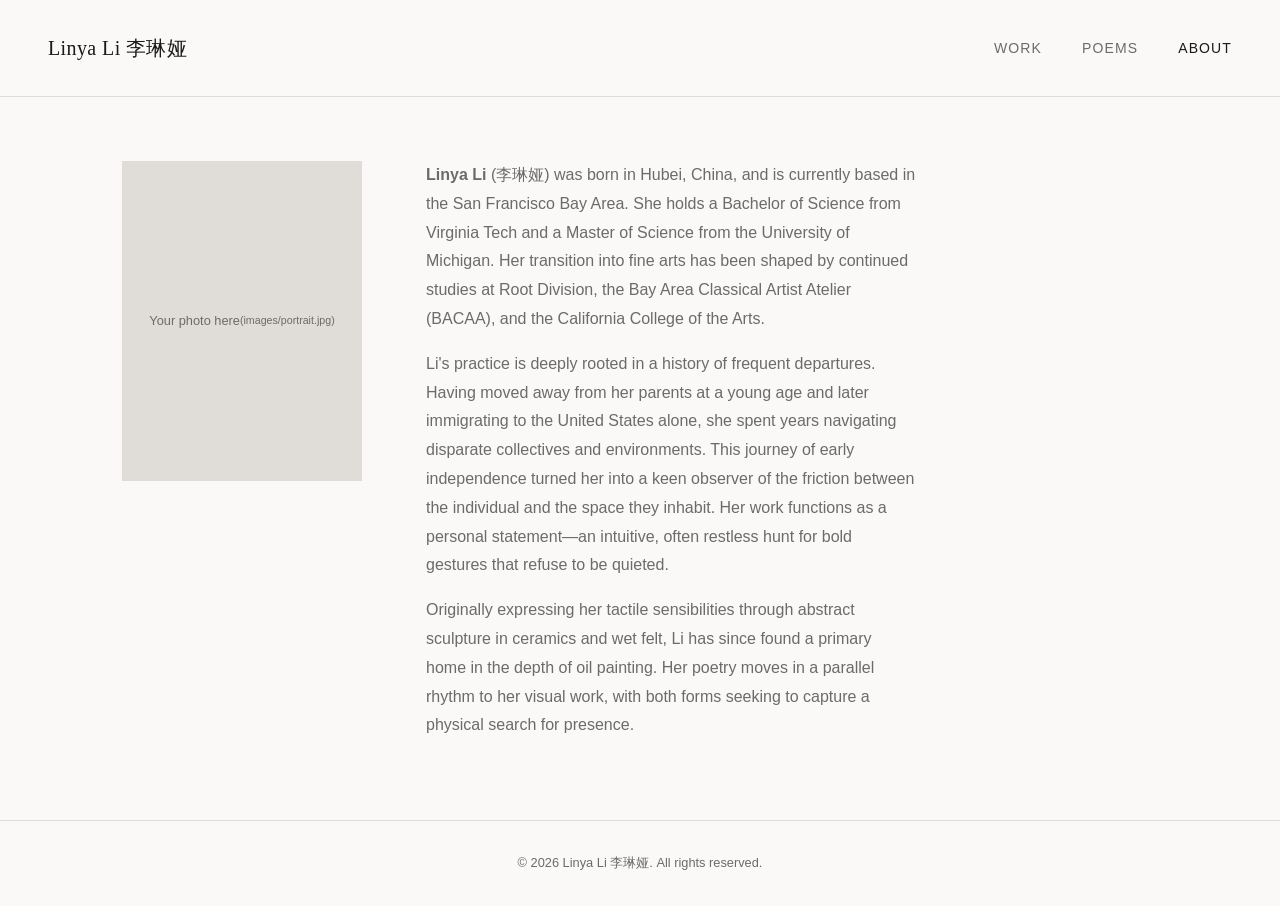
==== about.html @ bd1ce264 "Add files via upload" ====
<!DOCTYPE html>
<html lang="en">
<head>
  <meta charset="UTF-8" />
  <meta name="viewport" content="width=device-width, initial-scale=1.0" />
  <title>Portfolio — About</title>
  <link rel="stylesheet" href="css/style.css" />
</head>
<body>

  <nav>
    <a class="nav-brand" href="index.html">Linya Li 李琳娅</a>
    <ul class="nav-links">
      <li><a href="index.html">Work</a></li>
      <li><a href="poems.html">Poems</a></li>
      <li><a href="about.html" class="active">About</a></li>
    </ul>
  </nav>

  <main>

    <div class="about-layout">

      <!-- ── Photo ──────────────────────────────────────────
           Replace the placeholder div below with an <img> tag
           once you have a photo, e.g.:
           <img class="about-photo" src="images/portrait.jpg" alt="Your Name" />
      ─────────────────────────────────────────────────────── -->
      <div class="about-photo-placeholder">
        Your photo here<br/>
        <small>(images/portrait.jpg)</small>
      </div>

      <!-- ── Bio text ───────────────────────────────────────
           Replace the placeholder text below with your own bio.
      ─────────────────────────────────────────────────────── -->
      <div class="about-text">

        <p>
          <strong>Linya Li</strong> (李琳娅) was born in Hubei, China, and is currently based in the San Francisco Bay Area. She holds a Bachelor of Science from Virginia Tech and a Master of Science from the University of Michigan. Her transition into fine arts has been shaped by continued studies at Root Division, the Bay Area Classical Artist Atelier (BACAA), and the California College of the Arts.
        </p>

        <p>
          Li's practice is deeply rooted in a history of frequent departures. Having moved away from her parents at a young age and later immigrating to the United States alone, she spent years navigating disparate collectives and environments. This journey of early independence turned her into a keen observer of the friction between the individual and the space they inhabit. Her work functions as a personal statement—an intuitive, often restless hunt for bold gestures that refuse to be quieted.
        </p>

        <p>
          Originally expressing her tactile sensibilities through abstract sculpture in ceramics and wet felt, Li has since found a primary home in the depth of oil painting. Her poetry moves in a parallel rhythm to her visual work, with both forms seeking to capture a physical search for presence.
        </p>

      </div>

    </div>

  </main>

  <footer>
    <p>&copy; <span id="year"></span> Linya Li 李琳娅. All rights reserved.</p>
  </footer>

  <script src="js/main.js"></script>
</body>
</html>
---- css/style.css ----
/* ============================================================
   Portfolio — Shared Styles
   Palette: off-white bg, near-black text, soft gray accents
   ============================================================ */

*, *::before, *::after {
  box-sizing: border-box;
  margin: 0;
  padding: 0;
}

:root {
  --bg:        #faf9f7;
  --text:      #1a1a1a;
  --muted:     #6b6b6b;
  --accent:    #c8b89a;
  --border:    #e0ddd8;
  --white:     #ffffff;

  --font-sans: -apple-system, BlinkMacSystemFont, "Segoe UI", Helvetica, Arial, sans-serif;
  --font-serif: Georgia, "Times New Roman", serif;
}

html {
  font-size: 16px;
  scroll-behavior: smooth;
}

body {
  background-color: var(--bg);
  color: var(--text);
  font-family: var(--font-sans);
  line-height: 1.6;
  min-height: 100vh;
  display: flex;
  flex-direction: column;
}

a {
  color: inherit;
  text-decoration: none;
}

img {
  display: block;
  max-width: 100%;
}

/* ============================================================
   Navigation
   ============================================================ */

nav {
  width: 100%;
  padding: 2rem 3rem;
  display: flex;
  align-items: center;
  justify-content: space-between;
  border-bottom: 1px solid var(--border);
}

.nav-brand {
  font-family: var(--font-serif);
  font-size: 1.25rem;
  letter-spacing: 0.02em;
}

.nav-links {
  display: flex;
  gap: 2.5rem;
  list-style: none;
}

.nav-links a {
  font-size: 0.875rem;
  letter-spacing: 0.08em;
  text-transform: uppercase;
  color: var(--muted);
  transition: color 0.2s;
}

.nav-links a:hover,
.nav-links a.active {
  color: var(--text);
}

/* ============================================================
   Main content wrapper
   ============================================================ */

main {
  flex: 1;
  width: 100%;
  max-width: 1100px;
  margin: 0 auto;
  padding: 3rem 2rem 5rem;
}

/* ============================================================
   Footer
   ============================================================ */

footer {
  text-align: center;
  padding: 2rem;
  font-size: 0.8rem;
  color: var(--muted);
  border-top: 1px solid var(--border);
}

/* ============================================================
   Gallery — Hero + Thumbnail strip (index.html)
   ============================================================ */

.gallery-hero-wrapper {
  display: flex;
  align-items: center;
  gap: 1rem;
}

.hero-arrow {
  flex-shrink: 0;
  background: none;
  border: none;
  font-size: 1.5rem;
  cursor: pointer;
  color: var(--muted);
  padding: 0.5rem 0.75rem;
  transition: color 0.2s;
  line-height: 1;
  user-select: none;
}

.hero-arrow:hover {
  color: var(--text);
}

.gallery-hero {
  flex: 1;
  aspect-ratio: 4 / 3;
  max-height: 560px;
  overflow: hidden;
  background: var(--border);
  position: relative;
}

.gallery-hero img {
  width: 100%;
  height: 100%;
  object-fit: cover;
  opacity: 1;
  transition: opacity 0.35s ease;
}

.gallery-hero img.fading {
  opacity: 0;
}

.gallery-caption {
  margin-top: 1rem;
  min-height: 2.5rem;
  text-align: center;
}

.gallery-caption h2 {
  font-family: var(--font-serif);
  font-size: 1.25rem;
  font-weight: normal;
}

.gallery-caption p {
  font-size: 0.875rem;
  color: var(--muted);
  margin-top: 0.25rem;
}

.gallery-thumbnails {
  display: flex;
  flex-wrap: wrap;
  justify-content: center;
  gap: 0.75rem;
  margin-top: 1.75rem;
}

.gallery-thumbnails button {
  width: 90px;
  height: 70px;
  padding: 0;
  border: 2px solid transparent;
  background: var(--border);
  cursor: pointer;
  overflow: hidden;
  transition: border-color 0.2s, opacity 0.2s;
  opacity: 0.65;
}

.gallery-thumbnails button img {
  width: 100%;
  height: 100%;
  object-fit: cover;
}

.gallery-thumbnails button:hover {
  opacity: 0.9;
}

.gallery-thumbnails button.active {
  border-color: var(--text);
  opacity: 1;
}

/* ============================================================
   About page
   ============================================================ */

.about-layout {
  display: grid;
  grid-template-columns: 240px 1fr;
  gap: 4rem;
  align-items: start;
  margin-top: 1rem;
}

.about-photo {
  width: 100%;
  aspect-ratio: 3 / 4;
  object-fit: cover;
  background: var(--border);
}

.about-photo-placeholder {
  width: 100%;
  aspect-ratio: 3 / 4;
  background: var(--border);
  display: flex;
  align-items: center;
  justify-content: center;
  color: var(--muted);
  font-size: 0.8rem;
  text-align: center;
  padding: 1rem;
}

.about-text h1 {
  font-family: var(--font-serif);
  font-size: 2rem;
  font-weight: normal;
  margin-bottom: 1.5rem;
}

.about-text p {
  color: var(--muted);
  margin-bottom: 1rem;
  max-width: 55ch;
  font-size: 1rem;
  line-height: 1.8;
}

.about-text p:last-child {
  margin-bottom: 0;
}

/* ============================================================
   Poems page
   ============================================================ */

.poems-header {
  margin-bottom: 3rem;
}

.poems-header h1 {
  font-family: var(--font-serif);
  font-size: 2rem;
  font-weight: normal;
}

.poems-header p {
  color: var(--muted);
  margin-top: 0.5rem;
  font-size: 0.9rem;
}

.poem {
  max-width: 580px;
  margin-bottom: 4rem;
  padding-bottom: 4rem;
  border-bottom: 1px solid var(--border);
}

.poem:last-child {
  border-bottom: none;
}

.poem h2 {
  font-family: var(--font-serif);
  font-size: 1.3rem;
  font-weight: normal;
  margin-bottom: 1.5rem;
  color: var(--text);
}

.poem-body {
  font-family: var(--font-serif);
  font-size: 1rem;
  line-height: 2;
  color: var(--text);
  white-space: pre-line;
}

.poem-date {
  margin-top: 1.25rem;
  font-size: 0.8rem;
  color: var(--muted);
  font-style: italic;
}

/* ============================================================
   Page heading (reusable)
   ============================================================ */

.page-heading {
  font-family: var(--font-serif);
  font-size: 1.75rem;
  font-weight: normal;
  margin-bottom: 2.5rem;
}

/* ============================================================
   Responsive
   ============================================================ */

@media (max-width: 700px) {
  nav {
    padding: 1.5rem;
    flex-direction: column;
    gap: 1rem;
    align-items: flex-start;
  }

  .nav-links {
    gap: 1.5rem;
  }

  main {
    padding: 2rem 1.25rem 4rem;
  }

  .about-layout {
    grid-template-columns: 1fr;
    gap: 2rem;
  }

  .about-photo-placeholder {
    aspect-ratio: 3 / 2;
    max-width: 280px;
  }

  .gallery-thumbnails button {
    width: 72px;
    height: 56px;
  }
}
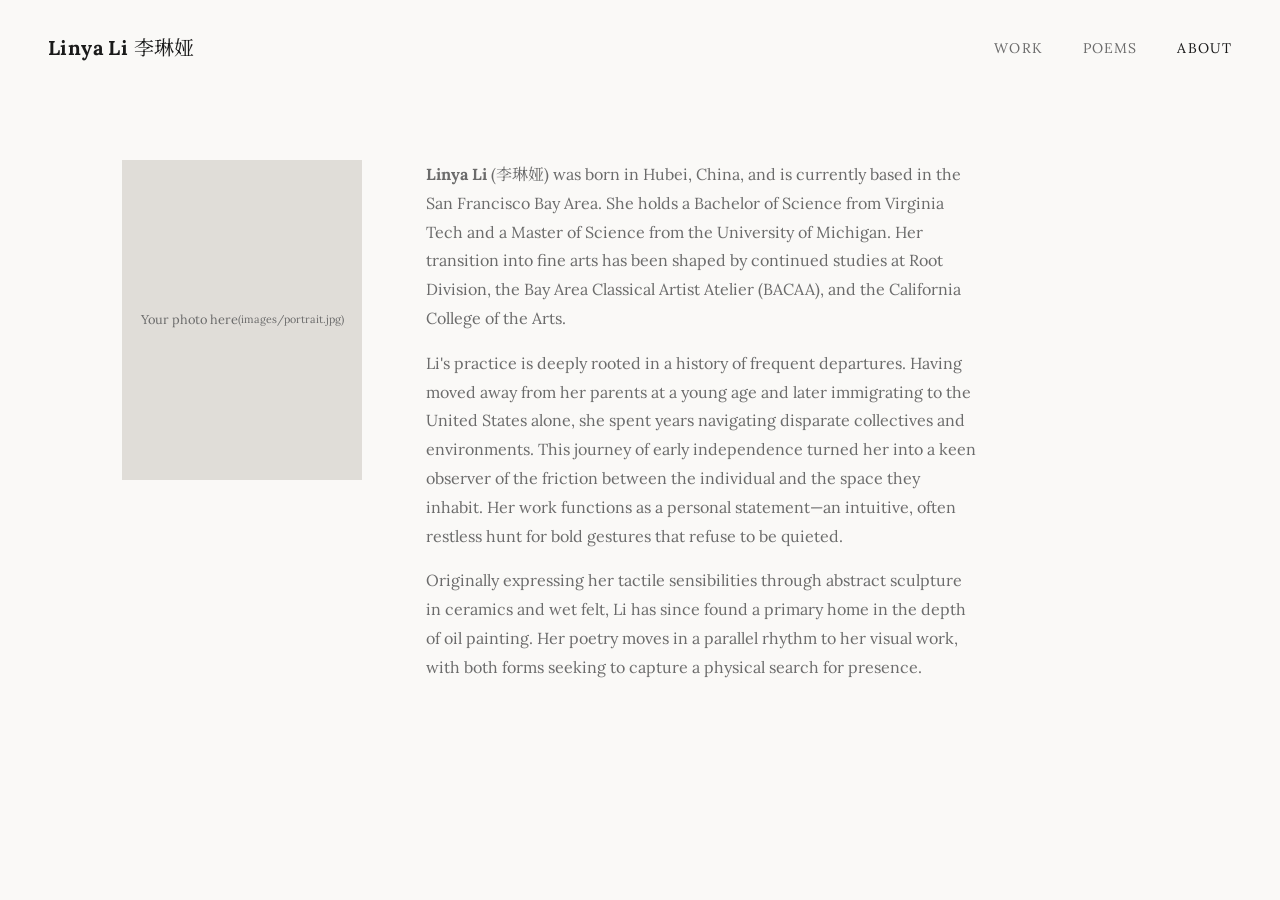
==== commit 624bbd68: "Add files via upload" ====
--- a/about.html
+++ b/about.html
@@ -9,7 +9,7 @@
 <body>
 
   <nav>
-    <a class="nav-brand" href="index.html">Linya Li 李琳娅</a>
+    <a class="nav-brand" href="index.html"><strong>Linya Li</strong> 李琳娅</a>
     <ul class="nav-links">
       <li><a href="index.html">Work</a></li>
       <li><a href="poems.html">Poems</a></li>
@@ -54,10 +54,6 @@
 
   </main>
 
-  <footer>
-    <p>&copy; <span id="year"></span> Linya Li 李琳娅. All rights reserved.</p>
-  </footer>
-
-  <script src="js/main.js"></script>
+<script src="js/main.js"></script>
 </body>
 </html>
--- a/css/style.css
+++ b/css/style.css
@@ -2,6 +2,8 @@
    Portfolio — Shared Styles
    Palette: off-white bg, near-black text, soft gray accents
    ============================================================ */
+
+@import url('https://fonts.googleapis.com/css2?family=Lora:ital,wght@0,400;0,500;1,400;1,500&family=Noto+Serif+SC:wght@300;400&display=swap');
 
 *, *::before, *::after {
   box-sizing: border-box;
@@ -17,8 +19,8 @@
   --border:    #e0ddd8;
   --white:     #ffffff;
 
-  --font-sans: -apple-system, BlinkMacSystemFont, "Segoe UI", Helvetica, Arial, sans-serif;
-  --font-serif: Georgia, "Times New Roman", serif;
+  --font-sans: "Lora", "Noto Serif SC", Georgia, serif;
+  --font-serif: "Lora", "Noto Serif SC", Georgia, serif;
 }
 
 html {
@@ -56,7 +58,6 @@
   display: flex;
   align-items: center;
   justify-content: space-between;
-  border-bottom: 1px solid var(--border);
 }
 
 .nav-brand {
@@ -122,17 +123,26 @@
   flex-shrink: 0;
   background: none;
   border: none;
-  font-size: 1.5rem;
   cursor: pointer;
-  color: var(--muted);
-  padding: 0.5rem 0.75rem;
+  padding: 0.5rem;
+  color: var(--muted);
   transition: color 0.2s;
-  line-height: 1;
-  user-select: none;
+  display: flex;
+  align-items: center;
 }
 
 .hero-arrow:hover {
   color: var(--text);
+}
+
+.hero-arrow svg {
+  width: 24px;
+  height: 24px;
+  stroke: currentColor;
+  fill: none;
+  stroke-width: 2;
+  stroke-linecap: round;
+  stroke-linejoin: round;
 }
 
 .gallery-hero {
@@ -144,17 +154,18 @@
   position: relative;
 }
 
-.gallery-hero img {
+.hero-slide {
+  position: absolute;
+  inset: 0;
   width: 100%;
   height: 100%;
   object-fit: cover;
-  opacity: 1;
-  transition: opacity 0.35s ease;
-}
-
-.gallery-hero img.fading {
   opacity: 0;
-}
+  transition: opacity 0.6s cubic-bezier(0.47, 0, 0.745, 0.715);
+  will-change: opacity;
+}
+
+.hero-slide.active { opacity: 1; }
 
 .gallery-caption {
   margin-top: 1rem;
@@ -174,39 +185,31 @@
   margin-top: 0.25rem;
 }
 
-.gallery-thumbnails {
-  display: flex;
-  flex-wrap: wrap;
+.gallery-dots {
+  display: flex;
   justify-content: center;
-  gap: 0.75rem;
-  margin-top: 1.75rem;
-}
-
-.gallery-thumbnails button {
-  width: 90px;
-  height: 70px;
-  padding: 0;
-  border: 2px solid transparent;
+  gap: 0.6rem;
+  margin-top: 1.25rem;
+}
+
+.dot {
+  width: 7px;
+  height: 7px;
+  border-radius: 50%;
+  border: none;
   background: var(--border);
   cursor: pointer;
-  overflow: hidden;
-  transition: border-color 0.2s, opacity 0.2s;
-  opacity: 0.65;
-}
-
-.gallery-thumbnails button img {
-  width: 100%;
-  height: 100%;
-  object-fit: cover;
-}
-
-.gallery-thumbnails button:hover {
-  opacity: 0.9;
-}
-
-.gallery-thumbnails button.active {
-  border-color: var(--text);
-  opacity: 1;
+  padding: 0;
+  transition: background 0.2s, transform 0.2s;
+}
+
+.dot:hover {
+  background: var(--muted);
+}
+
+.dot.active {
+  background: var(--text);
+  transform: scale(1.3);
 }
 
 /* ============================================================
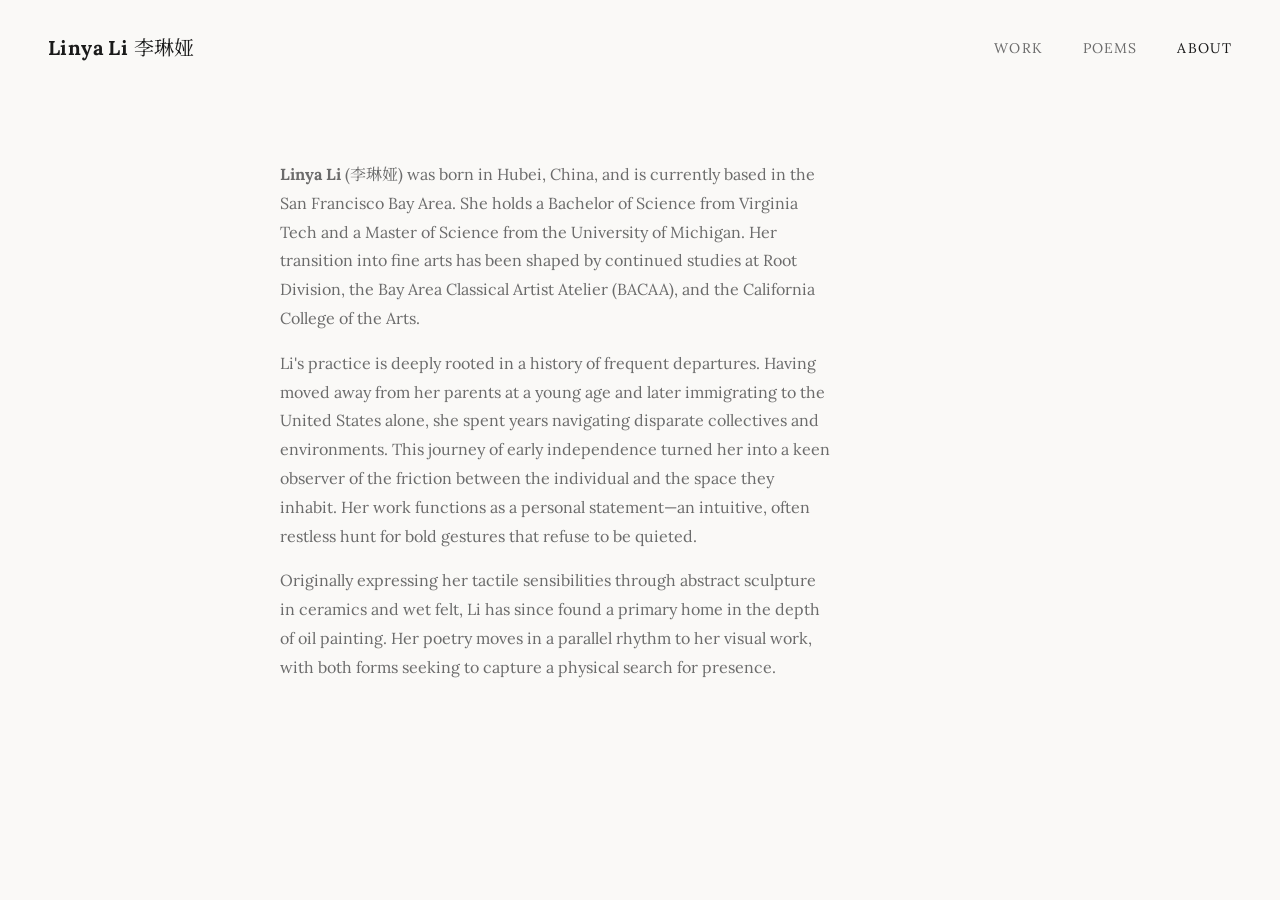
==== commit edfd2e6c: "Add files via upload" ====
--- a/about.html
+++ b/about.html
@@ -21,19 +21,7 @@
 
     <div class="about-layout">
 
-      <!-- ── Photo ──────────────────────────────────────────
-           Replace the placeholder div below with an <img> tag
-           once you have a photo, e.g.:
-           <img class="about-photo" src="images/portrait.jpg" alt="Your Name" />
-      ─────────────────────────────────────────────────────── -->
-      <div class="about-photo-placeholder">
-        Your photo here<br/>
-        <small>(images/portrait.jpg)</small>
-      </div>
-
-      <!-- ── Bio text ───────────────────────────────────────
-           Replace the placeholder text below with your own bio.
-      ─────────────────────────────────────────────────────── -->
+      <!-- ── Bio text ─────────────────────────────────── -->
       <div class="about-text">
 
         <p>
--- a/css/style.css
+++ b/css/style.css
@@ -116,7 +116,8 @@
 .gallery-hero-wrapper {
   display: flex;
   align-items: center;
-  gap: 1rem;
+  justify-content: center;
+  gap: 2.5rem;
 }
 
 .hero-arrow {
@@ -147,10 +148,10 @@
 
 .gallery-hero {
   flex: 1;
-  aspect-ratio: 4 / 3;
-  max-height: 560px;
+  height: min(680px, 80vh);
+  max-width: 760px;
   overflow: hidden;
-  background: var(--border);
+  background: var(--bg);
   position: relative;
 }
 
@@ -159,7 +160,7 @@
   inset: 0;
   width: 100%;
   height: 100%;
-  object-fit: cover;
+  object-fit: contain;
   opacity: 0;
   transition: opacity 0.6s cubic-bezier(0.47, 0, 0.745, 0.715);
   will-change: opacity;
@@ -175,7 +176,7 @@
 
 .gallery-caption h2 {
   font-family: var(--font-serif);
-  font-size: 1.25rem;
+  font-size: 1rem;
   font-weight: normal;
 }
 
@@ -218,10 +219,10 @@
 
 .about-layout {
   display: grid;
-  grid-template-columns: 240px 1fr;
-  gap: 4rem;
+  grid-template-columns: 1fr;
+  max-width: 720px;
+  margin: 1rem auto 0;
   align-items: start;
-  margin-top: 1rem;
 }
 
 .about-photo {
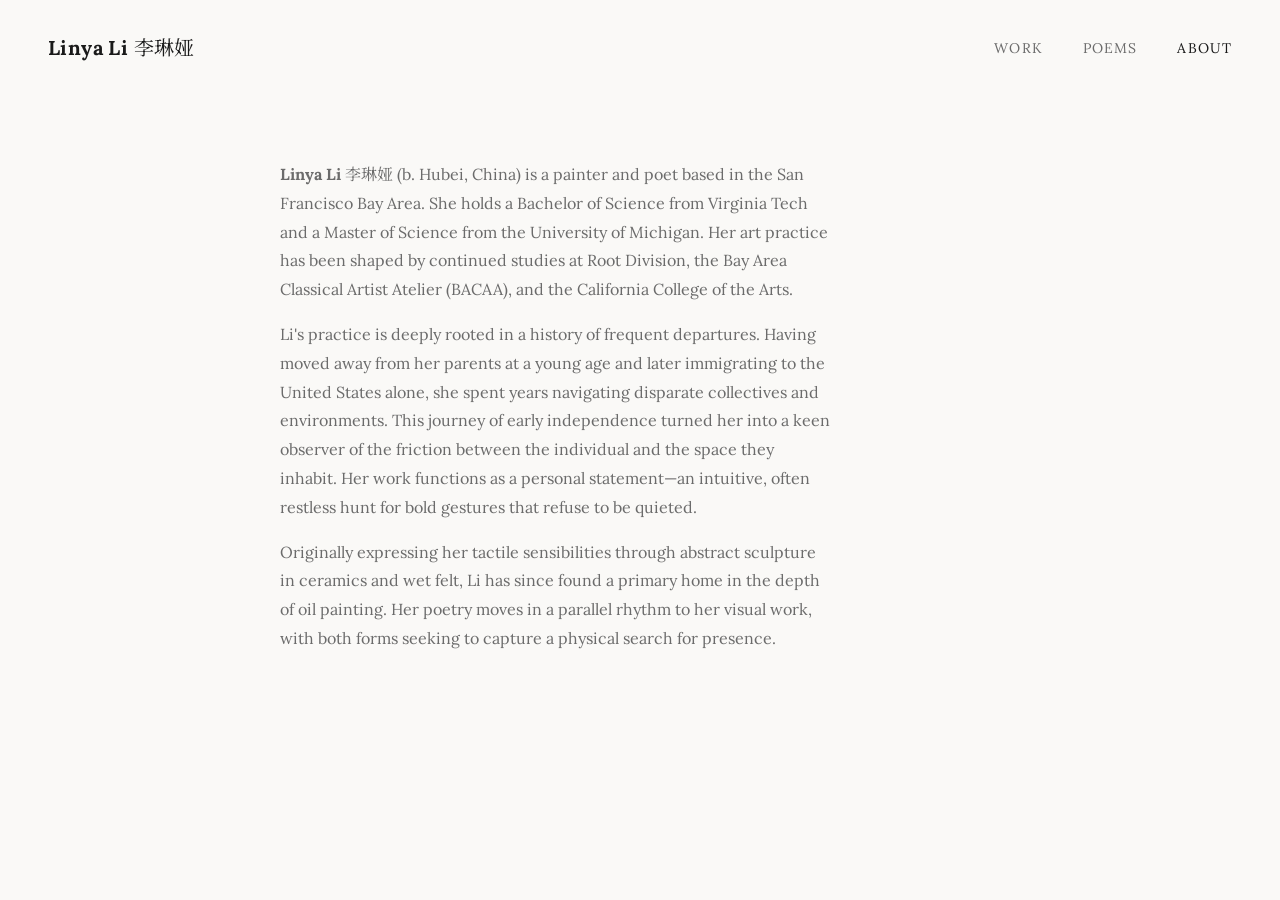
==== commit 6dfb8eae: "Add files via upload" ====
--- a/about.html
+++ b/about.html
@@ -25,7 +25,7 @@
       <div class="about-text">
 
         <p>
-          <strong>Linya Li</strong> (李琳娅) was born in Hubei, China, and is currently based in the San Francisco Bay Area. She holds a Bachelor of Science from Virginia Tech and a Master of Science from the University of Michigan. Her transition into fine arts has been shaped by continued studies at Root Division, the Bay Area Classical Artist Atelier (BACAA), and the California College of the Arts.
+          <strong>Linya Li</strong> 李琳娅 (b. Hubei, China) is a painter and poet based in the San Francisco Bay Area. She holds a Bachelor of Science from Virginia Tech and a Master of Science from the University of Michigan. Her art practice has been shaped by continued studies at Root Division, the Bay Area Classical Artist Atelier (BACAA), and the California College of the Arts.
         </p>
 
         <p>
--- a/css/style.css
+++ b/css/style.css
@@ -3,7 +3,7 @@
    Palette: off-white bg, near-black text, soft gray accents
    ============================================================ */
 
-@import url('https://fonts.googleapis.com/css2?family=Lora:ital,wght@0,400;0,500;1,400;1,500&family=Noto+Serif+SC:wght@300;400&display=swap');
+@import url('https://fonts.googleapis.com/css2?family=Lora:ital,wght@0,400;0,500;1,400;1,500&family=Noto+Serif+SC:wght@400&display=swap');
 
 *, *::before, *::after {
   box-sizing: border-box;
@@ -64,6 +64,7 @@
   font-family: var(--font-serif);
   font-size: 1.25rem;
   letter-spacing: 0.02em;
+  font-weight: 400;
 }
 
 .nav-links {
@@ -113,15 +114,11 @@
    Gallery — Hero + Thumbnail strip (index.html)
    ============================================================ */
 
-.gallery-hero-wrapper {
-  display: flex;
-  align-items: center;
-  justify-content: center;
-  gap: 2.5rem;
-}
-
 .hero-arrow {
-  flex-shrink: 0;
+  position: absolute;
+  top: 50%;
+  transform: translateY(-50%);
+  z-index: 10;
   background: none;
   border: none;
   cursor: pointer;
@@ -131,6 +128,9 @@
   display: flex;
   align-items: center;
 }
+
+.hero-arrow-left  { left: -3rem; }
+.hero-arrow-right { right: -3rem; }
 
 .hero-arrow:hover {
   color: var(--text);
@@ -147,10 +147,11 @@
 }
 
 .gallery-hero {
-  flex: 1;
-  height: min(680px, 80vh);
+  height: 680px;
+  max-height: 80vh;
   max-width: 760px;
-  overflow: hidden;
+  margin: 0 auto;
+  overflow: visible;
   background: var(--bg);
   position: relative;
 }
@@ -161,6 +162,7 @@
   width: 100%;
   height: 100%;
   object-fit: contain;
+  object-position: top;
   opacity: 0;
   transition: opacity 0.6s cubic-bezier(0.47, 0, 0.745, 0.715);
   will-change: opacity;
@@ -346,7 +348,31 @@
   }
 
   main {
-    padding: 2rem 1.25rem 4rem;
+    padding: 1rem 1.25rem 4rem;
+  }
+
+  .gallery-hero {
+    max-width: 100%;
+    height: 220px;
+  }
+
+  .hero-arrow-left  { left: -1rem; }
+  .hero-arrow-right { right: -1rem; }
+
+  .gallery-caption {
+    margin-top: 0.75rem;
+  }
+
+  .gallery-caption h2 {
+    font-size: 0.9rem;
+  }
+
+  .gallery-caption p {
+    font-size: 0.75rem;
+  }
+
+  .gallery-dots {
+    margin-top: 1rem;
   }
 
   .about-layout {
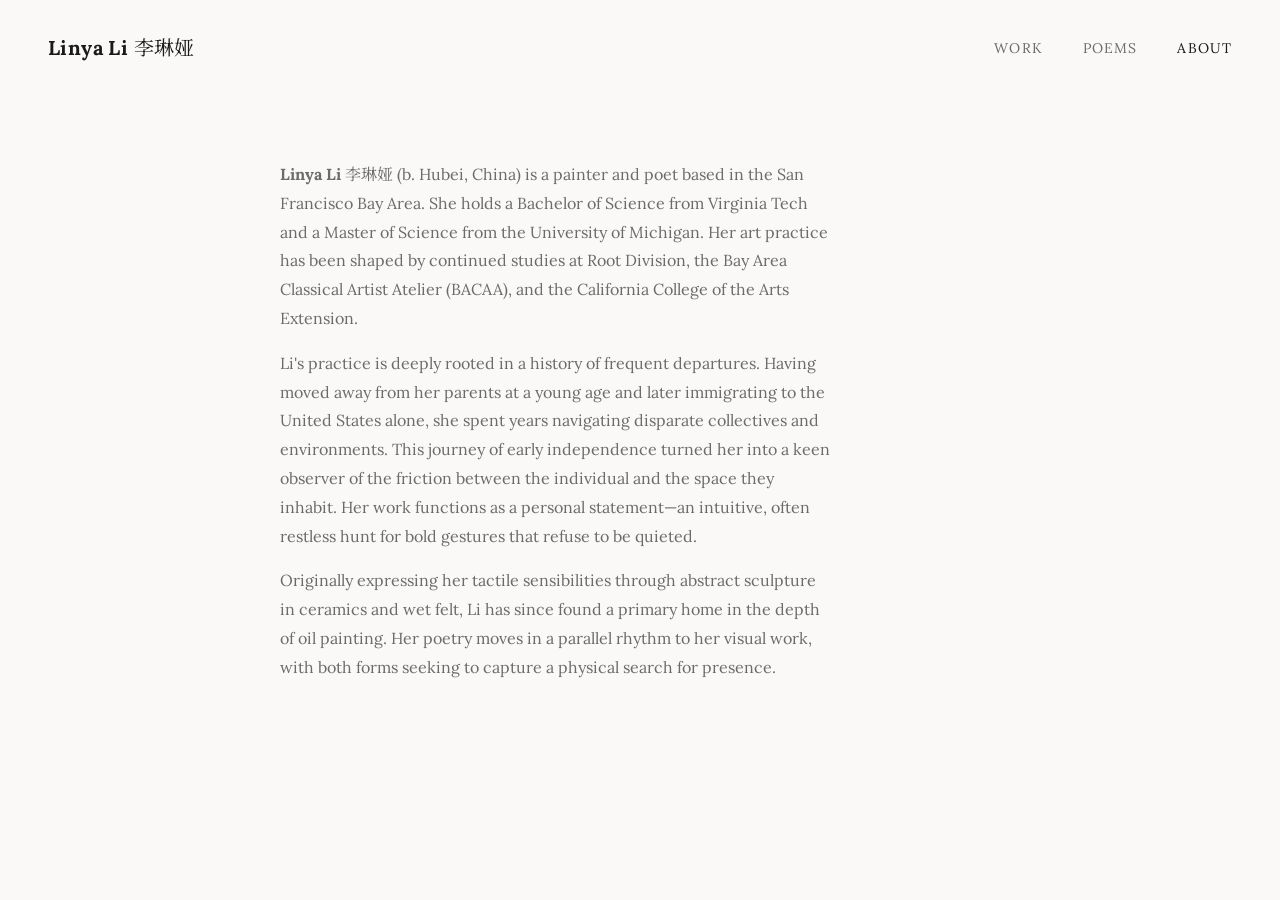
==== commit fd8f3dd0: "Add files via upload" ====
--- a/about.html
+++ b/about.html
@@ -25,7 +25,7 @@
       <div class="about-text">
 
         <p>
-          <strong>Linya Li</strong> 李琳娅 (b. Hubei, China) is a painter and poet based in the San Francisco Bay Area. She holds a Bachelor of Science from Virginia Tech and a Master of Science from the University of Michigan. Her art practice has been shaped by continued studies at Root Division, the Bay Area Classical Artist Atelier (BACAA), and the California College of the Arts.
+          <strong>Linya Li</strong> 李琳娅 (b. Hubei, China) is a painter and poet based in the San Francisco Bay Area. She holds a Bachelor of Science from Virginia Tech and a Master of Science from the University of Michigan. Her art practice has been shaped by continued studies at Root Division, the Bay Area Classical Artist Atelier (BACAA), and the California College of the Arts Extension.
         </p>
 
         <p>
--- a/css/style.css
+++ b/css/style.css
@@ -307,7 +307,7 @@
 
 .poem-body {
   font-family: var(--font-serif);
-  font-size: 1rem;
+  font-size: 0.875rem;
   line-height: 2;
   color: var(--text);
   white-space: pre-line;
